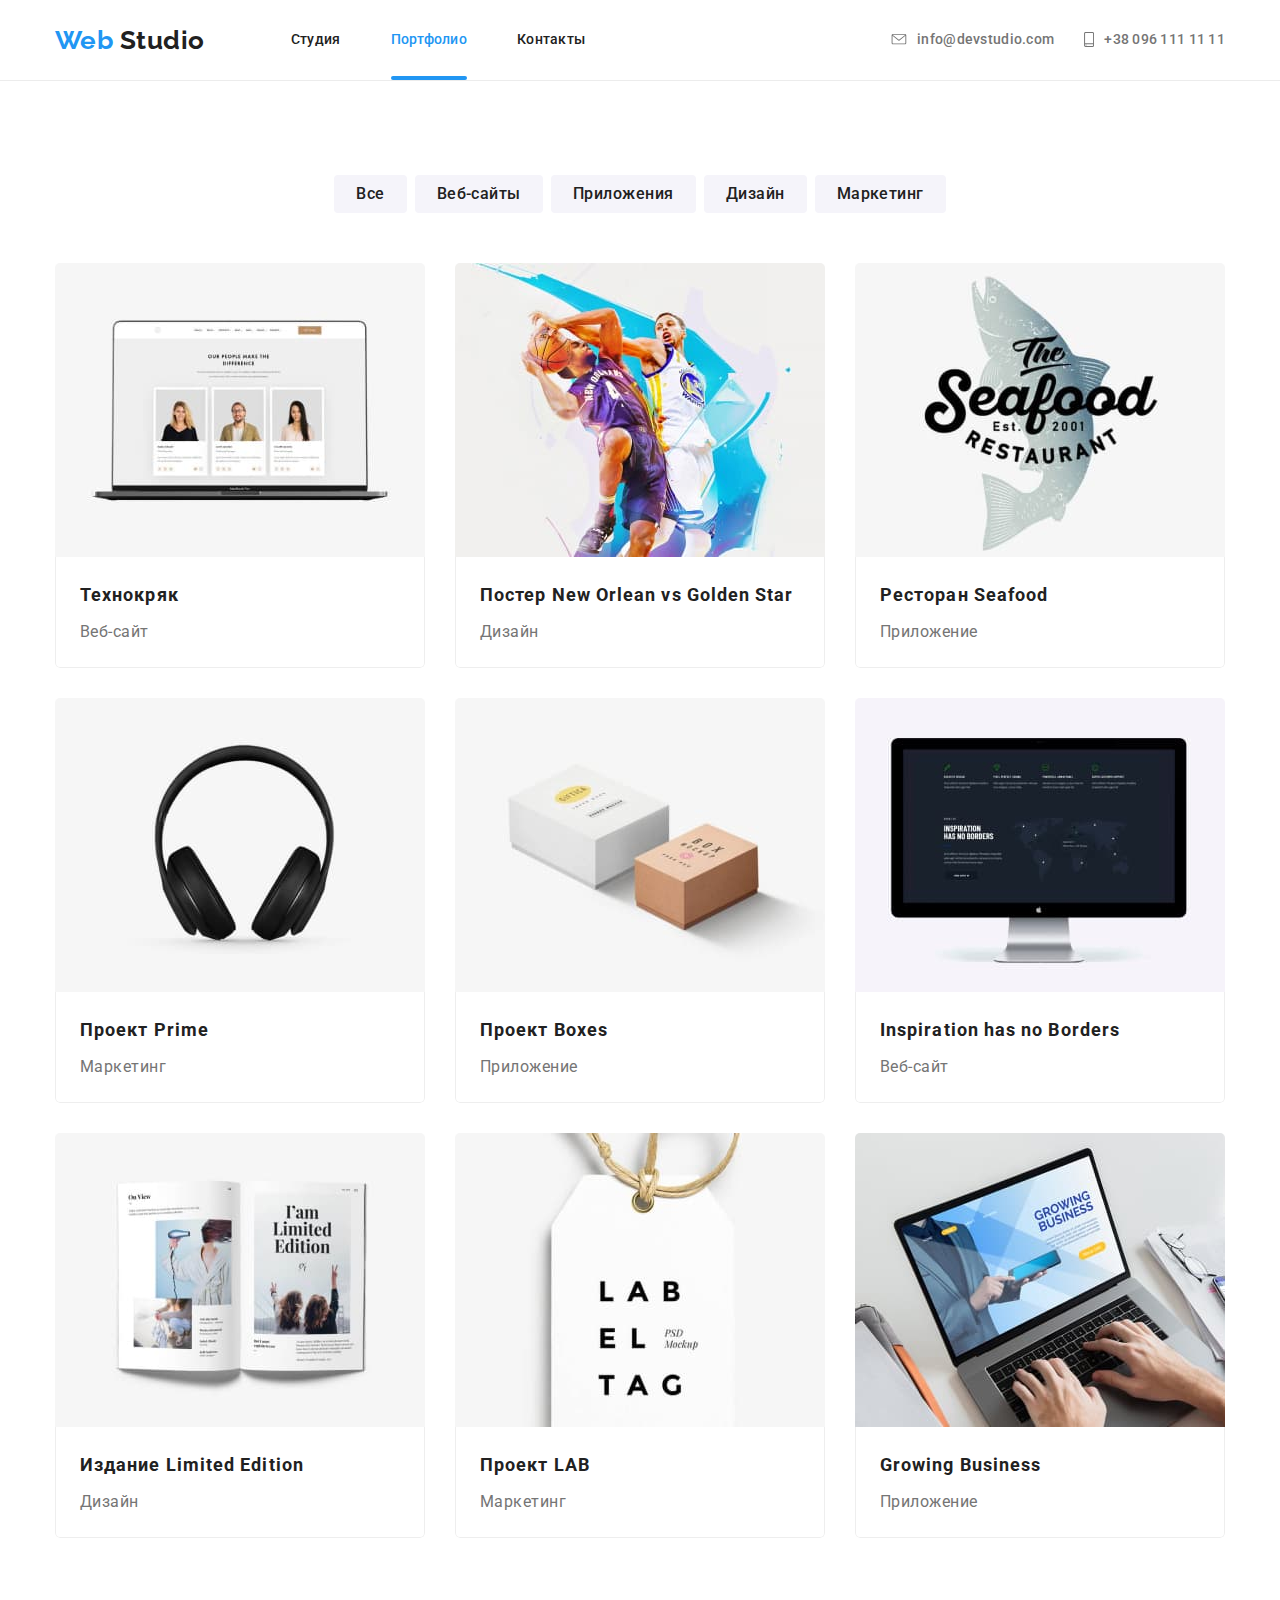
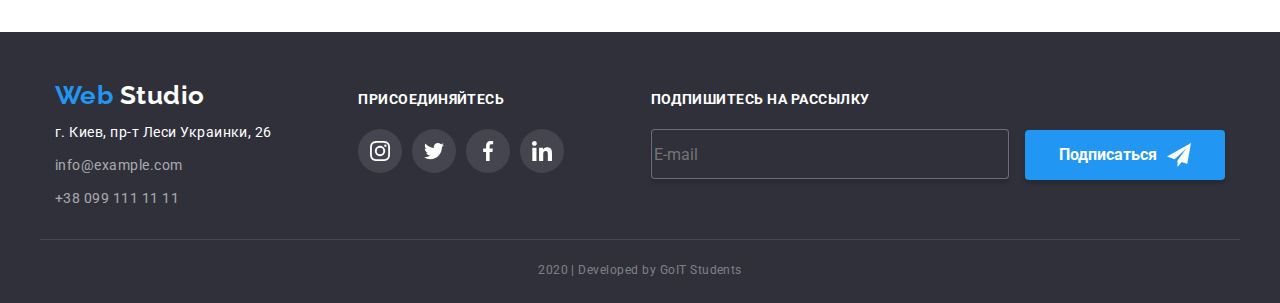
==== portfolio.html @ f723bfe6 "Создал ДЗ-06" ====
<!DOCTYPE html>
<html lang="ru">
  <head>
    <meta charset="UTF-8" />
    <meta name="viewport" content="width=device-width, initial-scale=1.0" />
    <title>Portfolio</title>
    <link
      href="https://fonts.googleapis.com/css?family=Raleway:700|Roboto:400,500,700,900&display=swap&subset=cyrillic"
      rel="stylesheet"
    />
    <link
      rel="stylesheet"
      href="https://cdnjs.cloudflare.com/ajax/libs/modern-normalize/0.6.0/modern-normalize.min.css"
    />
    <link rel="stylesheet" href="./css/style.css" />
  </head>
  <body>
    <!-- Header -->
    <header class="pageHeader pageHeader--portfolioBorder">
      <!-- Навигация -->
      <div class="pageHeader__row container">
        <nav class="mainNav">
          <a href="./index.html" class="logo link">
            <span class="logo__accent">Web</span>
            Studio
          </a>
          <ul class="mainNav__list list">
            <li class="mainNav__item">
              <a href="./index.html" class="mainNav__link link">Студия</a>
            </li>
            <li class="mainNav__item">
              <a href="./portfolio.html" class="mainNav__link mainNav__link--current link">Портфолио</a>
            </li>
            <li class="mainNav__item">
              <a href="" class="mainNav__link link">Контакты</a>
            </li>
          </ul>
        </nav>
        <ul class="authNav list">
          <li class="authNav__item">
            <a href="mailto:info@devstudio.com" class="authNav__link link">
              <svg class="authNav__icon" width="16" height="11">
                <use href="./images/sprite.svg#envelope"></use>
              </svg>
              info@devstudio.com</a
            >
          </li>
          <li class="authNav__item">
            <a href="tel:+380961111111" class="authNav__link link">
              <svg class="authNav__icon" width="10" height="15">
                <use href="./images/sprite.svg#smartphone"></use>
              </svg>
              +38 096 111 11 11</a
            >
          </li>
        </ul>
      </div>
    </header>
    <main>
      <section class="section">
        <div class="container">
          <h1 class="section__title visuallyHidden">Portfolio</h1>
          <ul class="filter list">
            <li class="filter__item">
              <button type="button" class="filter__button">Все</button>
            </li>
            <li class="filter__item">
              <button type="button" class="filter__button">Веб-сайты</button>
            </li>
            <li class="filter__item">
              <button type="button" class="filter__button">Приложения</button>
            </li>
            <li class="filter__item">
              <button type="button" class="filter__button">Дизайн</button>
            </li>
            <li class="filter__item">
              <button type="button" class="filter__button">Маркетинг</button>
            </li>
          </ul>
          <ul class="cardSet list">
            <li class="cardSet__item">
              <article class="card">
                <a href="" class="card__link link">
                  <div class="card__thumb">
                    <img
                      src="./images/portfolio-images/tehnokriak.jpg"
                      alt="Открытый ноутбук с изображениями трех людей"
                      width="380"
                      height="294"
                    />
                    <div class="card__overlay">
                      <p class="card__overlayText">
                        Технокряк это современная площадка распространения коронавируса. Компании используют эту
                        платформу для цифрового шпионажа и атак на защищённые сервера конкурентов.
                      </p>
                    </div>
                  </div>
                  <div class="card__meta">
                    <h2 class="card__title">Технокряк</h2>
                    <p class="card__text">Веб-сайт</p>
                  </div>
                </a>
              </article>
            </li>
            <li class="cardSet__item">
              <article class="card">
                <a href="" class="card__link link"
                  ><div class="card__thumb">
                    <img
                      src="./images/portfolio-images/new-orlean-vs-golden-star.jpg"
                      alt="Открытый ноутбук с изображениями трех людей"
                      width="380"
                      height="294"
                    />
                    <div class="card__overlay">
                      <p class="card__overlayText">
                        Технокряк это современная площадка распространения коронавируса. Компании используют эту
                        платформу для цифрового шпионажа и атак на защищённые сервера конкурентов.
                      </p>
                    </div>
                  </div>
                  <div class="card__meta">
                    <h2 class="card__title">Постер New Orlean vs Golden Star</h2>
                    <p class="card__text">Дизайн</p>
                  </div>
                </a>
              </article>
            </li>
            <li class="cardSet__item">
              <article class="card">
                <a href="" class="card__link link"
                  ><div class="card__thumb">
                    <img
                      src="./images/portfolio-images/restoran-seafood.jpg"
                      alt="Открытый ноутбук с изображениями трех людей"
                      width="380"
                      height="294"
                    />
                    <div class="card__overlay">
                      <p class="card__overlayText">
                        Технокряк это современная площадка распространения коронавируса. Компании используют эту
                        платформу для цифрового шпионажа и атак на защищённые сервера конкурентов.
                      </p>
                    </div>
                  </div>
                  <div class="card__meta">
                    <h2 class="card__title">Ресторан Seafood</h2>
                    <p class="card__text">Приложение</p>
                  </div>
                </a>
              </article>
            </li>
            <li class="cardSet__item">
              <article class="card">
                <a href="" class="card__link link"
                  ><div class="card__thumb">
                    <img
                      src="./images/portfolio-images/proekt-prime.jpg"
                      alt="Открытый ноутбук с изображениями трех людей"
                      width="380"
                      height="294"
                    />
                    <div class="card__overlay">
                      <p class="card__overlayText">
                        Технокряк это современная площадка распространения коронавируса. Компании используют эту
                        платформу для цифрового шпионажа и атак на защищённые сервера конкурентов.
                      </p>
                    </div>
                  </div>
                  <div class="card__meta">
                    <h2 class="card__title">Проект Prime</h2>
                    <p class="card__text">Маркетинг</p>
                  </div>
                </a>
              </article>
            </li>
            <li class="cardSet__item">
              <article class="card">
                <a href="" class="card__link link"
                  ><div class="card__thumb">
                    <img
                      src="./images/portfolio-images/proekt-boxes.jpg"
                      alt="Открытый ноутбук с изображениями трех людей"
                      width="380"
                      height="294"
                    />
                    <div class="card__overlay">
                      <p class="card__overlayText">
                        Технокряк это современная площадка распространения коронавируса. Компании используют эту
                        платформу для цифрового шпионажа и атак на защищённые сервера конкурентов.
                      </p>
                    </div>
                  </div>
                  <div class="card__meta">
                    <h2 class="card__title">Проект Boxes</h2>
                    <p class="card__text">Приложение</p>
                  </div>
                </a>
              </article>
            </li>
            <li class="cardSet__item">
              <article class="card">
                <a href="" class="card__link link"
                  ><div class="card__thumb">
                    <img
                      src="./images/portfolio-images/inspiration-has-no-borders.jpg"
                      alt="Открытый ноутбук с изображениями трех людей"
                      width="380"
                      height="294"
                    />
                    <div class="card__overlay">
                      <p class="card__overlayText">
                        Технокряк это современная площадка распространения коронавируса. Компании используют эту
                        платформу для цифрового шпионажа и атак на защищённые сервера конкурентов.
                      </p>
                    </div>
                  </div>
                  <div class="card__meta">
                    <h2 class="card__title">Inspiration has no Borders</h2>
                    <p class="card__text">Веб-сайт</p>
                  </div>
                </a>
              </article>
            </li>
            <li class="cardSet__item">
              <article class="card">
                <a href="" class="card__link link"
                  ><div class="card__thumb">
                    <img
                      src="./images/portfolio-images/limited-edition.jpg"
                      alt="Открытый ноутбук с изображениями трех людей"
                      width="380"
                      height="294"
                    />
                    <div class="card__overlay">
                      <p class="card__overlayText">
                        Технокряк это современная площадка распространения коронавируса. Компании используют эту
                        платформу для цифрового шпионажа и атак на защищённые сервера конкурентов.
                      </p>
                    </div>
                  </div>
                  <div class="card__meta">
                    <h2 class="card__title">Издание Limited Edition</h2>
                    <p class="card__text">Дизайн</p>
                  </div>
                </a>
              </article>
            </li>
            <li class="cardSet__item">
              <article class="card">
                <a href="" class="card__link link"
                  ><div class="card__thumb">
                    <img
                      src="./images/portfolio-images/proekt-lab.jpg"
                      alt="Открытый ноутбук с изображениями трех людей"
                      width="380"
                      height="294"
                    />
                    <div class="card__overlay">
                      <p class="card__overlayText">
                        Технокряк это современная площадка распространения коронавируса. Компании используют эту
                        платформу для цифрового шпионажа и атак на защищённые сервера конкурентов.
                      </p>
                    </div>
                  </div>
                  <div class="card__meta">
                    <h2 class="card__title">Проект LAB</h2>
                    <p class="card__text">Маркетинг</p>
                  </div>
                </a>
              </article>
            </li>
            <li class="cardSet__item">
              <article class="card">
                <a href="" class="card__link link"
                  ><div class="card__thumb">
                    <img
                      src="./images/portfolio-images/growing-business.jpg"
                      alt="Открытый ноутбук с изображениями трех людей"
                      width="380"
                      height="294"
                    />
                    <div class="card__overlay">
                      <p class="card__overlayText">
                        Технокряк это современная площадка распространения коронавируса. Компании используют эту
                        платформу для цифрового шпионажа и атак на защищённые сервера конкурентов.
                      </p>
                    </div>
                  </div>
                  <div class="card__meta">
                    <h2 class="card__title">Growing Business</h2>
                    <p class="card__text">Приложение</p>
                  </div>
                </a>
              </article>
            </li>
          </ul>
        </div>
      </section>
    </main>
    <footer class="pageFooter">
      <div class="pageFooter__container">
        <div>
          <a href="./index.html" class="logo logo--inverce link">
            <span class="logo__accent">Web</span>
            Studio
          </a>
          <address class="address">
            <span class="address__whiteAccent">г. Киев, пр-т Леси Украинки, 26</span>

            <span class="address__greyAccent">info@example.com</span>

            <span class="address__greyAccent">+38 099 111 11 11</span>
          </address>
        </div>
        <div>
          <b class="whiteAccent">Присоединяйтесь</b>
          <ul class="socialNetwork list">
            <li class="socialNetwork__item">
              <a href="https://www.instagram.com/?hl=ru" class="socialNetwork__link socialNetwork__link--changeColor">
                <svg width="20" height="20">
                  <use href="./images/sprite.svg#instagram"></use>
                </svg>
              </a>
            </li>
            <li class="socialNetwork__item">
              <a href="https://twitter.com/explore" class="socialNetwork__link socialNetwork__link--changeColor">
                <svg width="20" height="20">
                  <use href="./images/sprite.svg#twitter"></use>
                </svg>
              </a>
            </li>
            <li class="socialNetwork__item">
              <a href="https://uk-ua.facebook.com/" class="socialNetwork__link socialNetwork__link--changeColor">
                <svg width="20" height="20">
                  <use href="./images/sprite.svg#facebook"></use>
                </svg>
              </a>
            </li>
            <li class="socialNetwork__item">
              <a href="https://www.linkedin.com/" class="socialNetwork__link socialNetwork__link--changeColor">
                <svg width="20" height="20">
                  <use href="./images/sprite.svg#linkedin"></use>
                </svg>
              </a>
            </li>
          </ul>
        </div>
        <div>
          <form class="form">
            <label>
              <span class="form__title whiteAccent">Подпишитесь на рассылку</span>
              <input type="email" name="email" class="form__input" placeholder="E-mail" required />
            </label>
            <button type="submit" class="button">
              Подписаться
              <svg width="24" height="24" class="button__icon">
                <use href="./images/sprite.svg#icon-send"></use>
              </svg>
            </button>
          </form>
        </div>
      </div>
      <p class="copyright">2020 | Developed by GoIT Students</p>
    </footer>
  </body>
</html>
---- css/style.css ----
:root {
  --primary-text-color: #212121;
  --secondary-text-color: #757575;
  --white-text-color: #fff;
  --acсent-color: #2196f3;
  --footer-accent: rgba(255, 255, 255, 0.6);
  --iconAndBorder-color: #afb1b8;
  --primary-background-color: #fff;
  --secondary-background-color: #f5f4fa;
  --footer-background-color: #2f303a;
  --primary-font: 'Roboto', sans-serif;
  --secondary-font: 'Raleway', sans-serif;
  --cubic: cubic-bezier(0.4, 0, 0.2, 1);
}

body {
  font-family: var(--primary-font);
  color: var(--primary-text-color);
  letter-spacing: 0.03em;
  background-color: var(--primary-background-color);
}

img {
  display: block;
  max-width: 100%;
  height: auto;
}

/* Утилиты */
.container {
  width: 1200px;
  padding-left: 15px;
  padding-right: 15px;
  margin-left: auto;
  margin-right: auto;
}

.list {
  list-style: none;
  margin: 0;
  padding: 0;
}

.link {
  text-decoration: none;
}

.section {
  padding-top: 94px;
  padding-bottom: 94px;
}

.button {
  display: inline-flex;
  justify-content: center;
  align-items: center;
  padding: 10px 32px;
  border-radius: 4px;
  min-width: 200px;
  border: transparent;

  color: var(--white-text-color);
  background-color: var(--acсent-color);
  font-weight: 700;
  font-size: 16px;
  line-height: 1.88;

  box-shadow: 0px 4px 4px rgba(0, 0, 0, 0.15);
}

.visuallyHidden {
  position: absolute;
  width: 1px;
  height: 1px;
  margin: -1px;
  border: 0;
  padding: 0;
  clip: rect(0 0 0 0);
  overflow: hidden;
}

/* Оформление секции */
.section--border {
  border-top: 1px solid #ececec;
}

/* Стили логотипа  */
.logo {
  display: block;

  font-family: var(--secondary-font);
  color: inherit;
  font-weight: 700;
  font-size: 26px;
  line-height: 1.19;
}

.logo__accent {
  color: var(--acсent-color);
}

.logo--inverce {
  color: var(--white-text-color);
  margin-bottom: 10px;
}

/* Header */
.pageHeader__row {
  display: flex;
  align-items: center;
}

/* Навигация сайта */
.mainNav {
  display: flex;
  align-items: center;
}

.mainNav__list {
  display: flex;
  margin-left: 86px;
}

.mainNav__item {
  position: relative;
}

.mainNav__item:not(:last-child) {
  margin-right: 50px;
}

.mainNav__link {
  display: block;
  padding-top: 32px;
  padding-bottom: 32px;

  color: inherit;
  font-weight: 500;
  font-size: 14px;
  line-height: 1.14;
  letter-spacing: 0.02em;
  transition: color 250ms var(--cubic);
}

.mainNav__link:hover,
.mainNav__link:focus {
  color: var(--acсent-color);
}

.mainNav__link--current {
  color: var(--acсent-color);
}

.mainNav__link--current::after {
  position: absolute;
  left: 0;
  bottom: 0;
  content: '';
  display: block;
  width: 100%;
  height: 4px;
  border-radius: 2px;
  background-color: var(--acсent-color);
}
/* Auth nav */
.authNav {
  display: flex;
  margin-left: auto;
}

.authNav__item {
  display: inline-flex;
  align-items: center;
}

.authNav__link {
  display: inline-flex;
  align-items: center;
  padding-top: 32px;
  padding-bottom: 32px;

  color: var(--secondary-text-color);
  font-weight: 500;
  font-size: 14px;
  line-height: 1.14;
  letter-spacing: 0.02em;
  transition: color 250ms var(--cubic);
}

.authNav__link:hover,
.authNav__link:focus {
  color: var(--acсent-color);
}

.authNav__item:not(:last-child) {
  margin-right: 30px;
}

.authNav__icon {
  margin-right: 10px;
  fill: currentColor;
}

/* Секция Hero */
.hero {
  display: flex;
  flex-direction: column;
  justify-content: center;
  align-items: center;
  max-width: 1600px;
  height: 600px;
  margin-left: auto;
  margin-right: auto;

  background-color: var(--secondary-text-color);
  background-image: linear-gradient(rgba(47, 48, 58, 0.8), rgba(47, 48, 58, 0.8)),
    url('../images/studio-images/studio-bg/header-img.jpg');
  background-repeat: no-repeat;
  background-size: cover;
  background-position: center;
}

.button:hover,
.button:focus {
  transform: scale(1.1);
}

.hero__title {
  margin-top: 0;
  margin-bottom: 46px;

  color: var(--white-text-color);
  font-weight: 900;
  font-size: 44px;
  line-height: 1.5;
  text-align: center;
  letter-spacing: 0.06em;
  text-transform: uppercase;
}

/* Заголовки секций */
.section__title {
  margin-top: 0;
  margin-bottom: 50px;

  font-weight: 700;
  font-size: 36px;
  line-height: 1.17;
  text-align: center;
}

/* Секция "Преимущества" */
.featuresList {
  display: flex;
}

.featuresList__item {
  width: calc((100% - 90px) / 4);
}

.featuresList__container {
  display: flex;
  justify-content: center;
  align-items: center;
  margin-bottom: 30px;
  width: 270px;
  height: 120px;
  border-radius: 4px;

  background-color: var(--secondary-background-color);
}

.featuresList__item:not(:nth-child(4n)) {
  margin-right: 30px;
}

.featuresList__title {
  margin-top: 0px;
  margin-bottom: 10px;

  font-weight: 700;
  font-size: 14px;
  line-height: 1.14;
  text-transform: uppercase;
}

.featuresList__text {
  margin: 0;

  font-size: 14px;
  line-height: 1.71;
  color: var(--secondary-text-color);
}

/* Секция "Чем мы занимаемся" */
.worksList {
  display: flex;
}

.worksList__item {
  width: calc((100% - 60px) / 3);
  position: relative;
}

.worksList__item:not(:nth-child(3n)) {
  margin-right: 30px;
}

.worksList__image {
  border-top-left-radius: 4px;
  border-top-right-radius: 4px;
  overflow: hidden;
}

.worksList__title {
  position: absolute;
  left: 0;
  bottom: 0;
  width: 100%;
  margin-top: 0;
  margin-bottom: 0;
  padding-top: 27px;
  padding-bottom: 27px;

  font-weight: bold;
  font-size: 14px;
  line-height: 16px;
  text-align: center;
  letter-spacing: 0.03em;
  text-transform: uppercase;
  color: var(--white-text-color);
  background-color: rgba(47, 48, 58, 0.8);
}

/* Секция "Наша команда"  */
.ourTeam {
  display: flex;
}

.section--grey {
  background-color: var(--secondary-background-color);
}

.ourTeam__item {
  width: calc((100% - 90px) / 4);
  box-shadow: 0px 2px 1px rgba(0, 0, 0, 0.2), 0px 1px 1px rgba(0, 0, 0, 0.14), 0px 1px 3px rgba(0, 0, 0, 0.12);

  border-radius: 4px;
  overflow: hidden;
}

.ourTeam__item:not(:nth-child(4n)) {
  margin-right: 30px;
}

.ourTeam__meta {
  padding-top: 30px;
  padding-right: 32px;
  padding-bottom: 30px;
  padding-left: 32px;

  background-color: var(--white-text-color);
}

.ourTeam__title {
  margin-top: 0px;
  margin-bottom: 10px;

  font-weight: 500;
  font-size: 16px;
  line-height: 1.19;
  text-align: center;
}

.ourTeam__text {
  margin-top: 0;
  margin-bottom: 28px;

  font-size: 16px;
  line-height: 1.19;
  text-align: center;
  color: var(--secondary-text-color);
}

.socialNetwork {
  display: inline-flex;
  justify-content: center;
  align-items: center;
}

.socialNetwork__item:not(:last-child) {
  margin-right: 10px;
}

.socialNetwork__link {
  display: inline-flex;
  justify-content: center;
  align-items: center;
  width: 44px;
  height: 44px;
  border-radius: 50%;
  fill: var(--iconAndBorder-color);
  transition: background-color 250ms var(--cubic), fill 250ms var(--cubic);
}

.socialNetwork__link:hover,
.socialNetwork__link:focus {
  background-color: var(--acсent-color);
  fill: var(--white-text-color);
}

.socialNetwork__link--changeColor {
  fill: var(--white-text-color);
  background: rgba(255, 255, 255, 0.1);
}

/* Секция Наши клиенты */
.regularCustomersList {
  display: flex;
  justify-content: space-between;
}

.regularCustomersList__link {
  display: flex;
  justify-content: center;
  align-items: center;
  width: 175px;
  height: 90px;

  fill: var(--iconAndBorder-color);
  border: 1px solid var(--iconAndBorder-color);
  border-radius: 4px;
  transition: border 250ms var(--cubic), fill 250ms var(--cubic);
}

.regularCustomersList__link:hover,
.regularCustomersList__link:focus {
  border-color: var(--acсent-color);
  fill: var(--acсent-color);
}

/* Footer */
.pageFooter {
  background-color: var(--footer-background-color);
}

.pageFooter__container {
  display: flex;
  justify-content: space-between;
  align-items: baseline;
  width: 1200px;
  padding-left: 15px;
  padding-right: 15px;
  padding-top: 48px;
  padding-bottom: 28px;
  margin-left: auto;
  margin-right: auto;
  border-bottom: 1px solid rgba(255, 255, 255, 0.1);
}

.address {
  font-size: 14px;
  line-height: 1.71;
  font-style: normal;
  color: var(--white-text-color);
}

.address__whiteAccent {
  display: block;
  margin-bottom: 9px;
}

.address__greyAccent {
  display: block;
  color: var(--footer-accent);
}

.address__greyAccent:not(:last-child) {
  margin-bottom: 9px;
}

.whiteAccent {
  display: block;
  margin-bottom: 21px;

  font-weight: 700;
  font-size: 14px;
  line-height: 1.14;
  text-transform: uppercase;
  color: var(--white-text-color);
}

.form__input {
  margin-right: 12px;
  width: 358px;
  height: 50px;

  background-color: var(--footer-background-color);
  border: 1px solid rgba(255, 255, 255, 0.3);
  box-shadow: 0px 4px 4px rgba(0, 0, 0, 0.15);
  border-radius: 4px;
}

.button__icon {
  margin-left: 10px;
}

.copyright {
  margin-top: 0;
  margin-bottom: 0;
  padding-top: 18px;
  padding-bottom: 21px;

  font-size: 12px;
  line-height: 2;
  text-align: center;
  color: rgba(255, 255, 255, 0.4);
}

/* Оформление страницы Portfolio */

/* Оформление фильтра */
.pageHeader--portfolioBorder {
  border-bottom: 1px solid #ececec;
}

.filter {
  display: flex;
  justify-content: center;
  margin-bottom: 50px;
}

.filter__item:not(:last-child) {
  margin-right: 8px;
}

.filter__button {
  padding-top: 6px;
  padding-right: 22px;
  padding-bottom: 6px;
  padding-left: 22px;
  border-radius: 4px;
  border: transparent;

  background-color: var(--secondary-background-color);
  font-weight: 500;
  font-size: 16px;
  line-height: 1.63;
  text-align: center;
  letter-spacing: 0.03em;
  color: inherit;
  box-shadow: none;
  transition: background-color 250ms var(--cubic), color 250ms var(--cubic), box-shadow 250ms var(--cubic);
}

.filter__button:hover,
.filter__button:focus {
  color: var(--white-text-color);
  background-color: var(--acсent-color);
  cursor: pointer;
  box-shadow: 0px 2px 2px rgba(0, 0, 0, 0.12), 0px 1px 2px rgba(0, 0, 0, 0.08), 0px 3px 1px rgba(0, 0, 0, 0.1);
}

/* Галерея карт */
.cardSet {
  display: flex;
  flex-wrap: wrap;
}
.cardSet__item {
  width: calc((100% - 60px) / 3);
  border-radius: 5px;
  overflow: hidden;
  transition: box-shadow 250ms var(--cubic);
}

.cardSet__item:not(:nth-child(3n)) {
  margin-right: 30px;
}

.cardSet__item:not(:nth-last-child(-n + 3)) {
  margin-bottom: 30px;
}

.cardSet__item:hover,
.cardSet__item:focus {
  box-shadow: 1px 4px 6px rgba(0, 0, 0, 0.16), 0px 4px 4px rgba(0, 0, 0, 0.06), 0px 1px 1px rgba(0, 0, 0, 0.12);
}

.card__link {
  display: block;
}

.card__thumb {
  position: relative;
  overflow: hidden;
}

.card__overlay {
  position: absolute;
  top: 0;
  left: 0;
  width: 100%;
  height: 100%;
  padding-top: 63px;
  padding-right: 24px;
  padding-bottom: 63px;
  padding-left: 24px;

  background-color: rgba(33, 150, 243, 0.9);
  transform: translateY(100%);
  opacity: 0;
  transition: transform 250ms var(--cubic), opacity 250ms var(--cubic);
}

.card__link:hover .card__overlay,
.card__link:focus .card__overlay {
  transform: translateY(0);
  opacity: 1;
}

.card__overlayText {
  margin: 0;
  font-size: 18px;
  line-height: 1.6;
  color: var(--white-text-color);
}

.card__meta {
  padding-top: 20px;
  padding-right: 24px;
  padding-bottom: 20px;
  padding-left: 24px;

  border-right: 1px solid #eeeeee;
  border-bottom: 1px solid #eeeeee;
  border-left: 1px solid #eeeeee;
  border-bottom-right-radius: 5px;
  border-bottom-left-radius: 5px;
}

.card__title {
  margin-top: 0;
  margin-bottom: 4px;

  font-weight: 700;
  font-size: 18px;
  line-height: 2;
  letter-spacing: 0.06em;
  color: var(--primary-text-color);
}

.card__text {
  margin-top: 0;
  margin-bottom: 0;

  font-size: 16px;
  line-height: 1.88;
  color: var(--secondary-text-color);
}
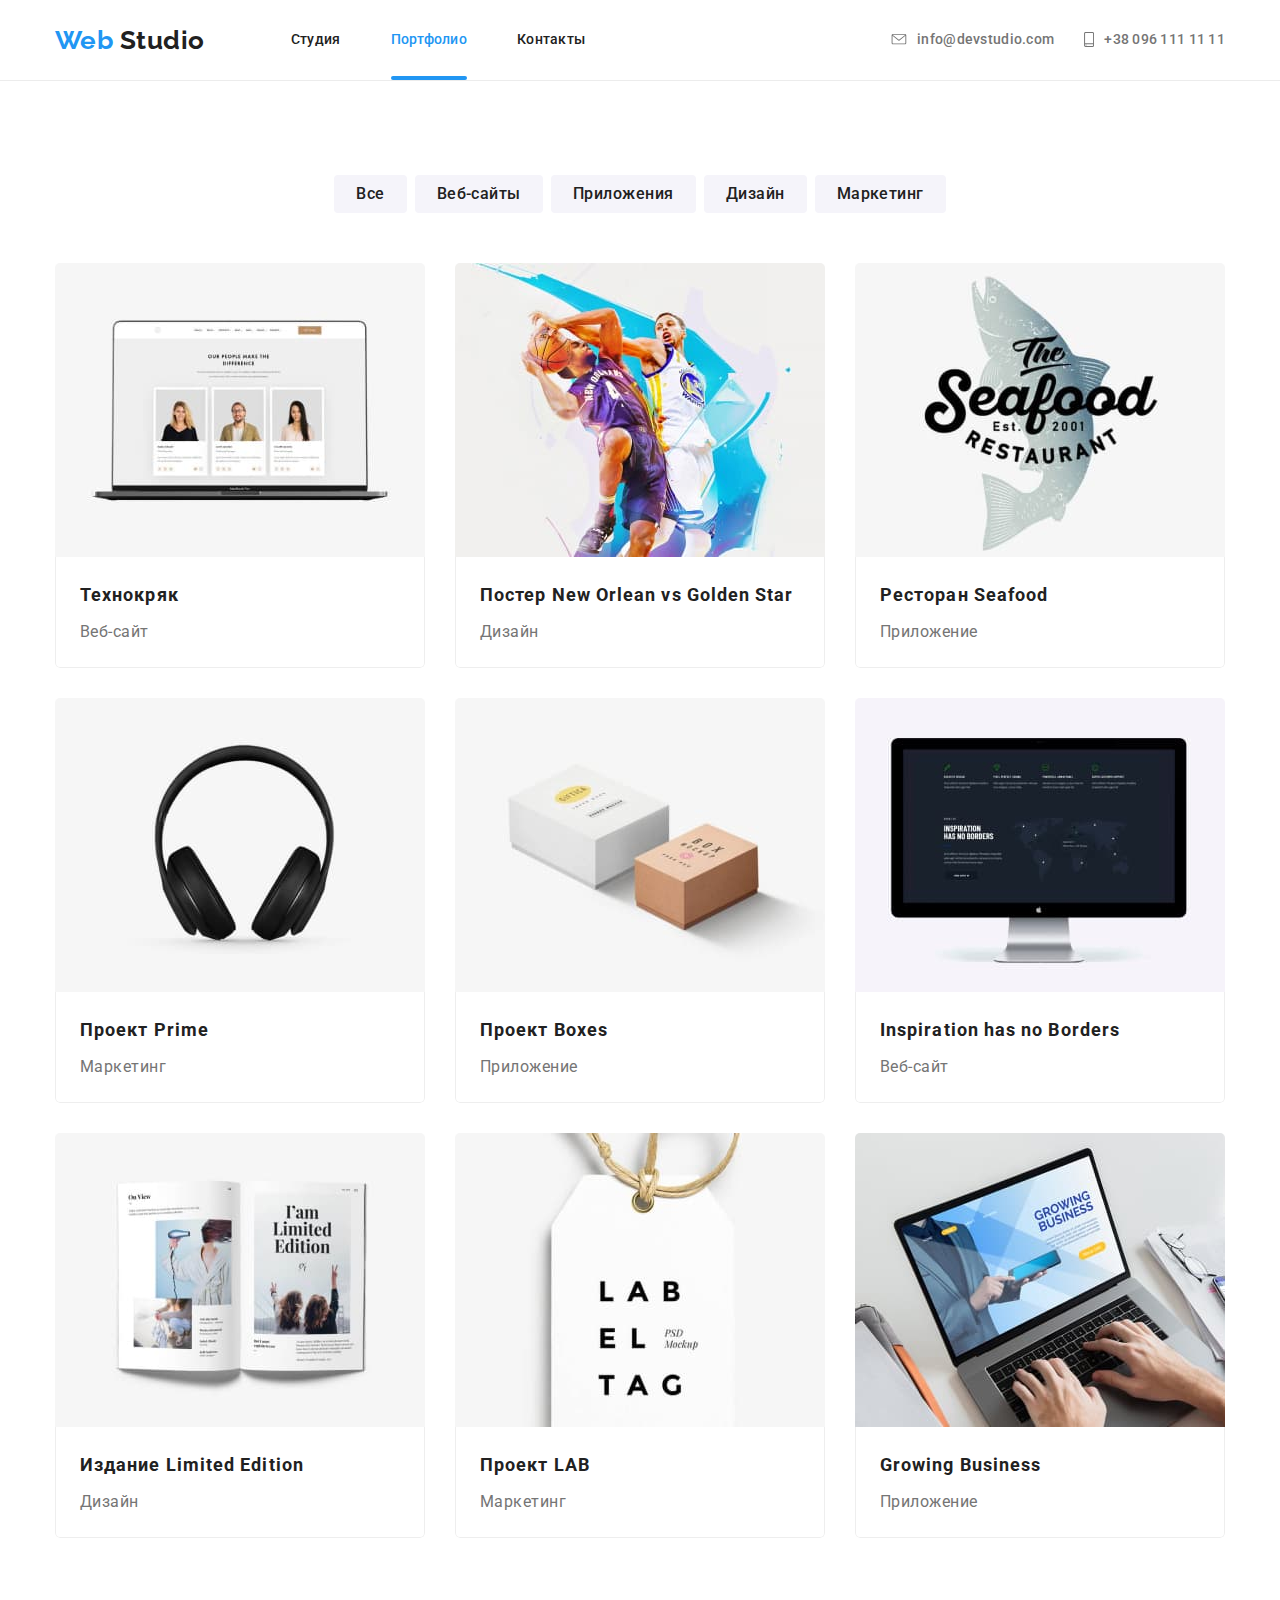
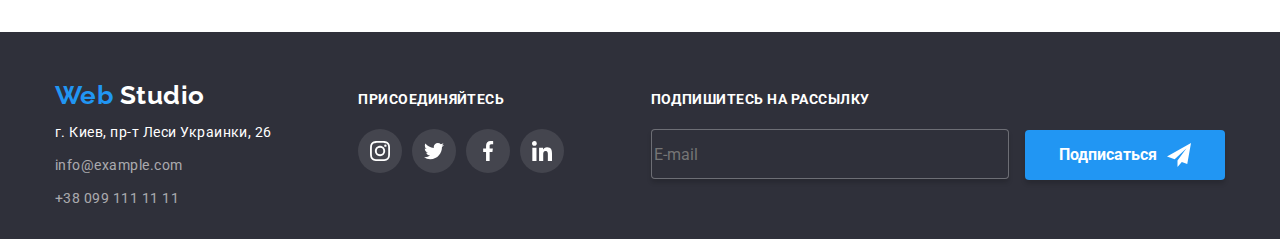
==== commit bb6bf90c: "Закончил ДЗ-06" ====
--- a/portfolio.html
+++ b/portfolio.html
@@ -361,7 +361,6 @@
           </form>
         </div>
       </div>
-      <p class="copyright">2020 | Developed by GoIT Students</p>
     </footer>
   </body>
 </html>
--- a/css/style.css
+++ b/css/style.css
@@ -66,6 +66,8 @@
   line-height: 1.88;
 
   box-shadow: 0px 4px 4px rgba(0, 0, 0, 0.15);
+
+  transition: color 250ms var(--cubic), background-color 250ms var(--cubic), fill 250ms var(--cubic);
 }
 
 .visuallyHidden {
@@ -162,6 +164,7 @@
   border-radius: 2px;
   background-color: var(--acсent-color);
 }
+
 /* Auth nav */
 .authNav {
   display: flex;
@@ -222,7 +225,9 @@
 
 .button:hover,
 .button:focus {
-  transform: scale(1.1);
+  color: var(--acсent-color);
+  background-color: var(--primary-background-color);
+  fill: var(--acсent-color);
 }
 
 .hero__title {
@@ -455,7 +460,6 @@
   padding-bottom: 28px;
   margin-left: auto;
   margin-right: auto;
-  border-bottom: 1px solid rgba(255, 255, 255, 0.1);
 }
 
 .address {
@@ -503,18 +507,235 @@
 
 .button__icon {
   margin-left: 10px;
-}
-
-.copyright {
-  margin-top: 0;
-  margin-bottom: 0;
-  padding-top: 18px;
-  padding-bottom: 21px;
-
+  fill: var(--white-text-color);
+  transition: fill 250ms var(--cubic);
+}
+
+.button:hover .button__icon {
+  fill: var(--acсent-color);
+}
+/* Оформление модального окна */
+.backDrop {
+  position: fixed;
+  top: 0;
+  left: 0;
+
+  width: 100%;
+  height: 100%;
+
+  background-color: rgba(0, 0, 0, 0.2);
+  opacity: 1;
+  transition: opacity 250ms var(--cubic);
+}
+
+.backDrop--hidden {
+  opacity: 0;
+  pointer-events: none;
+}
+
+.backDrop.backDrop--hidden .request {
+  transform: translate(-50%, -50%) scale(1.1);
+}
+
+/* Оформление формы */
+
+.request {
+  position: absolute;
+  top: 50%;
+  left: 50%;
+  transform: translate(-50%, -50%) scale(1);
+  transition: transform 250ms var(--cubic);
+
+  display: flex;
+  flex-direction: column;
+  align-items: center;
+
+  min-width: 528px;
+  min-height: 581px;
+
+  padding-top: 40px;
+  padding-right: 40px;
+  padding-bottom: 40px;
+  padding-left: 40px;
+
+  background-color: var(--primary-background-color);
+  box-shadow: 0px 2px 1px rgba(0, 0, 0, 0.2), 0px 1px 1px rgba(0, 0, 0, 0.14), 0px 1px 3px rgba(0, 0, 0, 0.12);
+  border-radius: 4px;
+}
+
+.request__title {
+  margin-bottom: 30px;
+
+  font-size: 20px;
+  line-height: 1.15;
+}
+
+.request__field {
+  position: relative;
+  display: flex;
+  flex-direction: column;
+  width: 100%;
+  margin-bottom: 28px;
+}
+
+.request__input {
+  margin: 0;
+  padding-top: 12px;
+  padding-right: 45px;
+  padding-bottom: 12px;
+  padding-left: 45px;
+
+  border: 1px solid rgba(33, 33, 33, 0.2);
+  border-radius: 4px;
+}
+
+.request__label {
+  position: absolute;
+  top: 50%;
+  left: 45px;
+  transform: translateY(-50%);
+  transition: transform 250ms var(--cubic), color 250ms var(--cubic), font-size 250ms var(--cubic),
+    line-height 250ms var(--cubic);
+
+  font-size: 14px;
+  line-height: 1.14;
+  letter-spacing: 0.01em;
+  color: var(--secondary-text-color);
+}
+
+.request__field:focus-within > .request__label,
+.request__input:not(:placeholder-shown) + .request__label {
+  transform: translateY(-40px) translateX(-25px);
   font-size: 12px;
-  line-height: 2;
-  text-align: center;
-  color: rgba(255, 255, 255, 0.4);
+  line-height: 1.17;
+}
+
+.request__field:focus-within > .request__label {
+  color: var(--acсent-color);
+}
+
+.request__icon {
+  position: absolute;
+  top: 50%;
+  left: 19px;
+  transform: translateY(-50%);
+  fill: var(--primary-text-color);
+  transition: fill 250ms var(--cubic);
+}
+
+.request__field:focus-within > .request__icon {
+  fill: var(--acсent-color);
+}
+
+.request__textareaField {
+  position: relative;
+  display: flex;
+  width: 100%;
+  margin-bottom: 20px;
+}
+
+.request__textarea {
+  width: 100%;
+  height: 120px;
+  padding-top: 12px;
+  padding-right: 16px;
+  padding-bottom: 12px;
+  padding-left: 16px;
+  border: 1px solid rgba(33, 33, 33, 0.2);
+  border-radius: 4px;
+  resize: none;
+}
+
+.request__textareaField:focus-within > .request__textareaLabel,
+.request__textarea:not(:placeholder-shown) + .request__textareaLabel {
+  transform: translateY(-30px) translateX(5px);
+  font-size: 12px;
+  line-height: 1.17;
+}
+
+.request__textareaField:focus-within > .request__textareaLabel {
+  color: var(--acсent-color);
+}
+
+.request__textareaLabel {
+  position: absolute;
+  top: 12px;
+  left: 16px;
+  font-size: 14px;
+  line-height: 1.14;
+  letter-spacing: 0.01em;
+  color: var(--secondary-text-color);
+  transition: transform 250ms var(--cubic), color 250ms var(--cubic), font-size 250ms var(--cubic),
+    line-height 250ms var(--cubic);
+}
+
+/* Оформление CHECKBOX */
+
+.request__checkbox {
+  display: flex;
+  align-items: center;
+  margin-bottom: 30px;
+}
+
+.request__checkboxInput:checked + .request__checkboxIcon {
+  border-color: var(--acсent-color);
+  background-image: url(/images/icon-check.svg);
+  background-color: var(--acсent-color);
+  background-size: contain;
+  background-origin: border-box;
+}
+
+/* .request__checkboxInput {
+  -webkit-appearance: none;
+  -moz-appearance: none;
+  appearance: none;
+  position: absolute;
+} */
+
+.request__checkboxIcon {
+  display: inline-block;
+  width: 16px;
+  height: 15px;
+  margin-right: 8px;
+  border: 2px solid #212121;
+  border-radius: 2px;
+}
+
+.request__checkboxLabel {
+  margin-right: 5px;
+  font-size: 14px;
+  line-height: 1.7;
+  color: var(--secondary-text-color);
+}
+
+.request__checkboxLink {
+  color: var(--acсent-color);
+  font-size: 14px;
+  line-height: 1.7;
+}
+
+/* Оформления кнопки закрытия модального окна */
+
+.buttonClose {
+  position: absolute;
+  top: 0;
+  right: 0;
+  transform: translateX(-8px) translateY(8px);
+  display: flex;
+  justify-content: center;
+  align-items: center;
+  width: 30px;
+  height: 30px;
+  border: 1px solid rgba(0, 0, 0, 0.1);
+  border-radius: 50%;
+  background: var(--primary-background-color);
+  fill: #000;
+  transition: border-color 250ms var(--cubic), fill 250ms var(--cubic);
+}
+
+.buttonClose:hover {
+  border-color: var(--acсent-color);
+  fill: var(--acсent-color);
 }
 
 /* Оформление страницы Portfolio */
@@ -566,6 +787,7 @@
   display: flex;
   flex-wrap: wrap;
 }
+
 .cardSet__item {
   width: calc((100% - 60px) / 3);
   border-radius: 5px;
